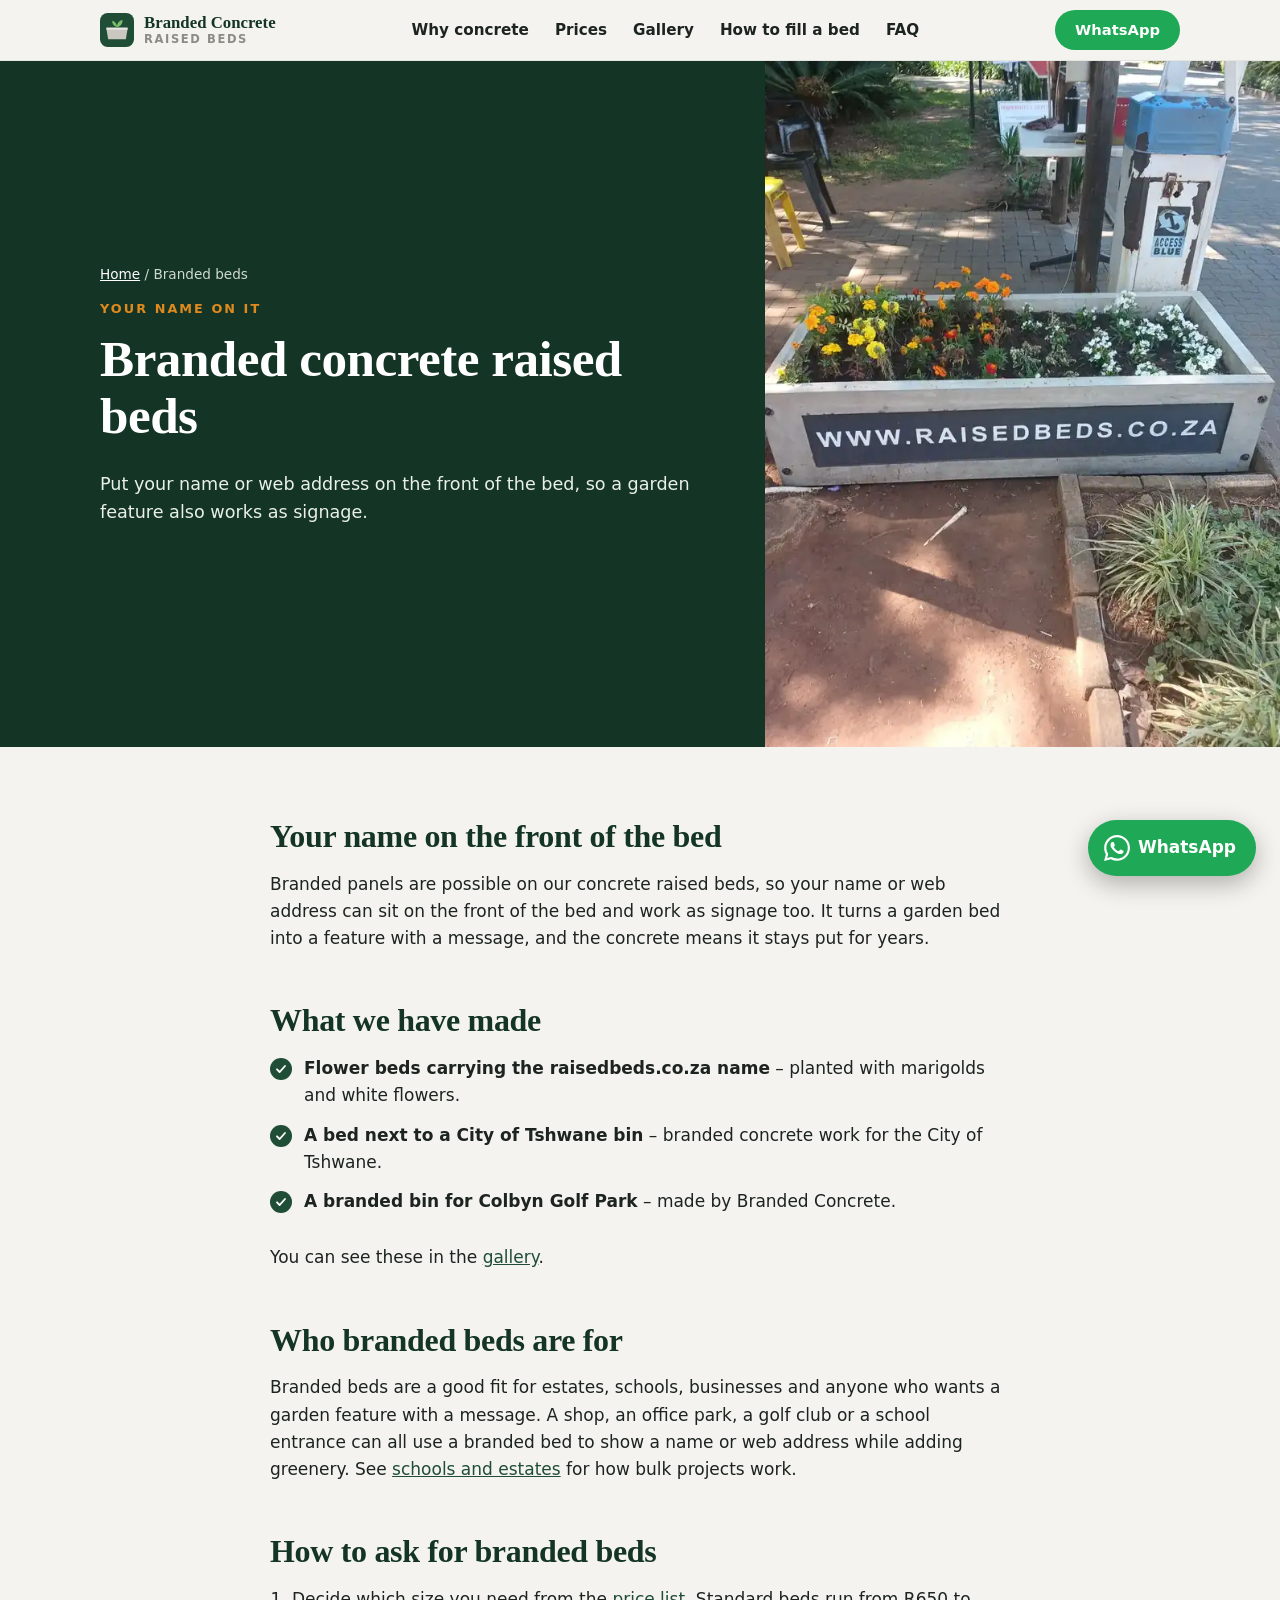
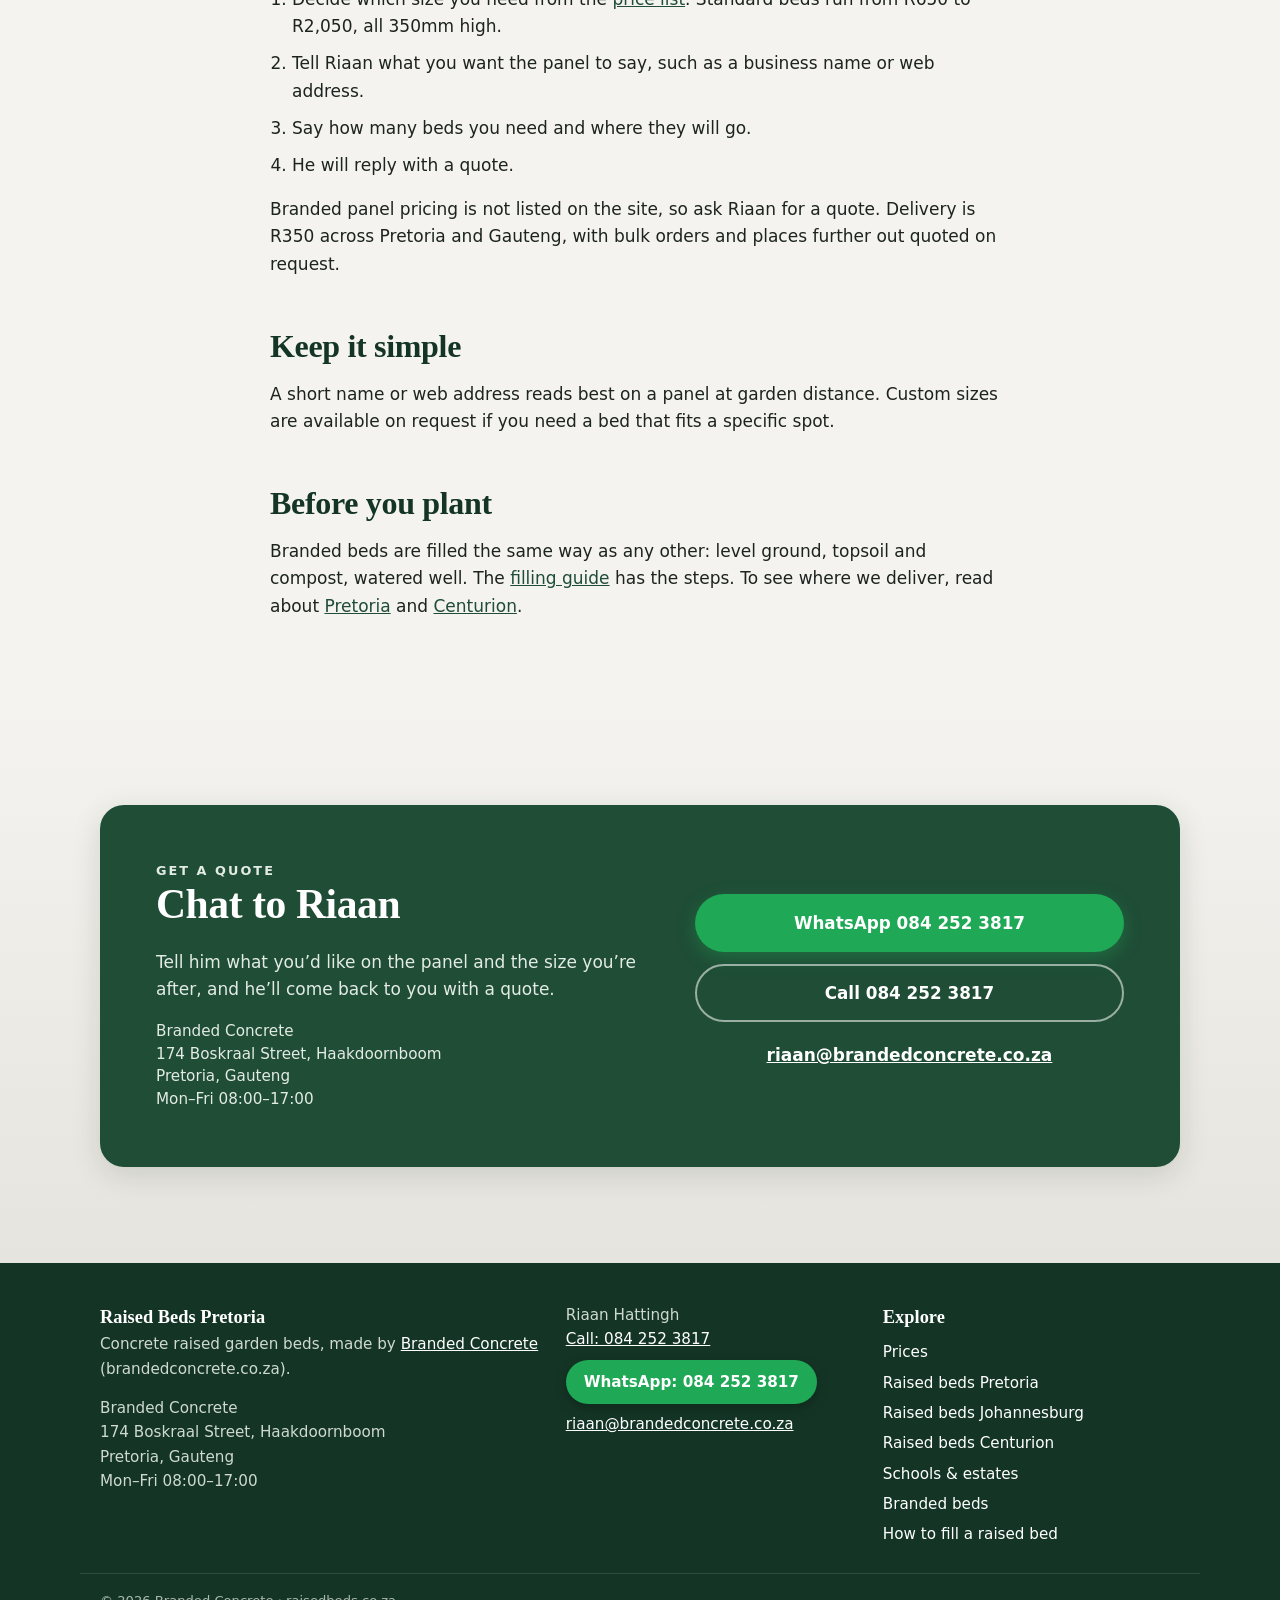
==== branded-beds/index.html @ 122492c2 "SEO: www canonical, title, LocalBusiness address/hours, 7 new pages, sitemap, compressed phone image" ====
<!doctype html>
<html lang="en-ZA">
<head>
<meta charset="utf-8">
<meta name="viewport" content="width=device-width, initial-scale=1">
<title>Branded Concrete Raised Beds: Your Name on the Panel</title>
<meta name="description" content="Branded concrete raised beds with your business name or web address on the panel. Made in Pretoria for estates, schools and businesses. Quote on WhatsApp.">
<meta name="theme-color" content="#1f4d36">
<link rel="canonical" href="https://www.raisedbeds.co.za/branded-beds/">
<link rel="icon" href="/favicon.svg" type="image/svg+xml">
<link rel="icon" href="/favicon-32.png" sizes="32x32" type="image/png">
<link rel="apple-touch-icon" href="/apple-touch-icon.png">

<meta property="og:type" content="website">
<meta property="og:locale" content="en_ZA">
<meta property="og:site_name" content="Branded Concrete – Raised Beds">
<meta property="og:title" content="Branded Concrete Raised Beds: Your Name on the Panel">
<meta property="og:description" content="Branded concrete raised beds with your business name or web address on the panel. Made in Pretoria for estates, schools and businesses. Quote on WhatsApp.">
<meta property="og:url" content="https://www.raisedbeds.co.za/branded-beds/">
<meta property="og:image" content="https://www.raisedbeds.co.za/img/og-image.jpg">
<meta property="og:image:width" content="1200">
<meta property="og:image:height" content="630">
<meta property="og:image:alt" content="A row of concrete raised garden beds along an estate wall in Pretoria">
<meta name="twitter:card" content="summary_large_image">
<meta name="twitter:title" content="Branded Concrete Raised Beds: Your Name on the Panel">
<meta name="twitter:description" content="Branded concrete raised beds with your business name or web address on the panel. Made in Pretoria for estates, schools and businesses. Quote on WhatsApp.">
<meta name="twitter:image" content="https://www.raisedbeds.co.za/img/og-image.jpg">

<link rel="stylesheet" href="/styles.css">
<script type="application/ld+json">
{"@context":"https://schema.org","@type":"BreadcrumbList","itemListElement":[{"@type":"ListItem","position":1,"name":"Home","item":"https://www.raisedbeds.co.za/"},{"@type":"ListItem","position":2,"name":"Branded beds","item":"https://www.raisedbeds.co.za/branded-beds/"}]}
</script>
</head>
<body>
<a class="skip" href="#main">Skip to content</a>

<header class="site-header" id="top">
  <div class="wrap bar">
    <a class="brand" href="/" aria-label="Branded Concrete raised beds – home">
      <svg viewBox="0 0 48 48" width="34" height="34" aria-hidden="true"><rect width="48" height="48" rx="11" fill="#1f4d36"/><path d="M9 22h30l-2.5 15h-25z" fill="#c9c7c0"/><path d="M9 22h30" stroke="#e9e7e1" stroke-width="3"/><path d="M24 20c0-6 3-9 8-10-.5 6-3 9-8 10zM24 20c0-5-2.500-8-7-9 .500 5 3 8 7 9z" fill="#7bbf6a"/></svg>
      <span><b>Branded Concrete</b><small>Raised Beds</small></span>
    </a>
    <nav class="nav" aria-label="Main">
      <a href="/#why">Why concrete</a><a href="/prices/">Prices</a><a href="/#gallery">Gallery</a><a href="/how-to-fill-a-raised-bed/">How to fill a bed</a><a href="/#faq">FAQ</a>
    </nav>
    <a class="btn btn-wa btn-sm" href="https://wa.me/27842523817?text=Hi%20Riaan%2C%20I%27d%20like%20a%20quote%20for%20a%20concrete%20raised%20bed." target="_blank" rel="noopener">WhatsApp</a>
  </div>
</header>

<main id="main">

<section class="page-hero">
  <div class="wrap page-hero-in">
    <div class="page-hero-text">
      <nav class="crumbs" aria-label="Breadcrumb"><a href="/">Home</a> / <span>Branded beds</span></nav>
      <p class="eyebrow">Your name on it</p>
      <h1>Branded concrete raised beds</h1>
      <p class="lead">Put your name or web address on the front of the bed, so a garden feature also works as signage.</p>
    </div>
    <figure class="page-hero-photo"><img src="/img/branded-flower-bed-sm.webp" srcset="/img/branded-flower-bed-sm.webp 640w, /img/branded-flower-bed.webp 1200w" sizes="(min-width: 900px) 40vw, 100vw" width="1200" height="1600" alt="Branded concrete flower bed with marigolds and white flowers, reading WWW.RAISEDBEDS.CO.ZA" fetchpriority="high"></figure>
  </div>
</section>

<section class="section prose-section">
  <div class="wrap prose">
    <h2>Your name on the front of the bed</h2>
    <p>Branded panels are possible on our concrete raised beds, so your name or web address can sit on the front of the bed and work as signage too. It turns a garden bed into a feature with a message, and the concrete means it stays put for years.</p>

    <h2>What we have made</h2>
    <ul class="ticks">
      <li><b>Flower beds carrying the raisedbeds.co.za name</b> – planted with marigolds and white flowers.</li>
      <li><b>A bed next to a City of Tshwane bin</b> – branded concrete work for the City of Tshwane.</li>
      <li><b>A branded bin for Colbyn Golf Park</b> – made by Branded Concrete.</li>
    </ul>
    <p>You can see these in the <a href="/#gallery">gallery</a>.</p>

    <h2>Who branded beds are for</h2>
    <p>Branded beds are a good fit for estates, schools, businesses and anyone who wants a garden feature with a message. A shop, an office park, a golf club or a school entrance can all use a branded bed to show a name or web address while adding greenery. See <a href="/schools-and-estates/">schools and estates</a> for how bulk projects work.</p>

    <h2>How to ask for branded beds</h2>
    <ol class="steps">
      <li>Decide which size you need from the <a href="/prices/">price list</a>. Standard beds run from R650 to R2,050, all 350mm high.</li>
      <li>Tell Riaan what you want the panel to say, such as a business name or web address.</li>
      <li>Say how many beds you need and where they will go.</li>
      <li>He will reply with a quote.</li>
    </ol>
    <p>Branded panel pricing is not listed on the site, so ask Riaan for a quote. Delivery is R350 across Pretoria and Gauteng, with bulk orders and places further out quoted on request.</p>

    <h2>Keep it simple</h2>
    <p>A short name or web address reads best on a panel at garden distance. Custom sizes are available on request if you need a bed that fits a specific spot.</p>

    <h2>Before you plant</h2>
    <p>Branded beds are filled the same way as any other: level ground, topsoil and compost, watered well. The <a href="/how-to-fill-a-raised-bed/">filling guide</a> has the steps. To see where we deliver, read about <a href="/raised-beds-pretoria/">Pretoria</a> and <a href="/raised-beds-centurion/">Centurion</a>.</p>
  </div>
</section>

<section class="section contact" id="contact">
  <div class="wrap">
    <div class="contact-card">
      <div>
        <p class="eyebrow">Get a quote</p>
        <h2>Chat to Riaan</h2>
        <p>Tell him what you’d like on the panel and the size you’re after, and he’ll come back to you with a quote.</p>
        <address class="addr">Branded Concrete<br>174 Boskraal Street, Haakdoornboom<br>Pretoria, Gauteng<br>Mon–Fri 08:00–17:00</address>
      </div>
      <div class="contact-actions">
        <a class="btn btn-wa btn-lg" href="https://wa.me/27842523817?text=Hi%20Riaan%2C%20I%27d%20like%20a%20quote%20for%20a%20concrete%20raised%20bed." target="_blank" rel="noopener">WhatsApp 084 252 3817</a>
        <a class="btn btn-ghost btn-lg" href="tel:+27842523817">Call 084 252 3817</a>
        <a class="mail" href="mailto:riaan@brandedconcrete.co.za">riaan@brandedconcrete.co.za</a>
      </div>
    </div>
  </div>
</section>

</main>

<footer class="site-footer">
  <div class="wrap foot">
    <div>
      <b>Raised Beds Pretoria</b>
      <p>Concrete raised garden beds, made by <a href="https://brandedconcrete.co.za" target="_blank" rel="noopener">Branded Concrete</a> (brandedconcrete.co.za).</p>
      <address>Branded Concrete<br>174 Boskraal Street, Haakdoornboom<br>Pretoria, Gauteng<br>Mon–Fri 08:00–17:00</address>
    </div>
    <div>
      <p>Riaan Hattingh<br><a href="tel:+27842523817">Call: 084 252 3817</a><br><a class="foot-wa" href="https://wa.me/27842523817" target="_blank" rel="noopener">WhatsApp: 084 252 3817</a><br><a href="mailto:riaan@brandedconcrete.co.za">riaan@brandedconcrete.co.za</a></p>
    </div>
    <nav aria-label="Pages">
      <b>Explore</b>
      <ul class="foot-links"><li><a href="/prices/">Prices</a></li><li><a href="/raised-beds-pretoria/">Raised beds Pretoria</a></li><li><a href="/raised-beds-johannesburg/">Raised beds Johannesburg</a></li><li><a href="/raised-beds-centurion/">Raised beds Centurion</a></li><li><a href="/schools-and-estates/">Schools &amp; estates</a></li><li><a href="/branded-beds/">Branded beds</a></li><li><a href="/how-to-fill-a-raised-bed/">How to fill a raised bed</a></li></ul>
    </nav>
  </div>
  <p class="wrap copy">© <span id="yr">2026</span> Branded Concrete · raisedbeds.co.za</p>
</footer>

<a class="fab" href="https://wa.me/27842523817?text=Hi%20Riaan%2C%20I%27d%20like%20a%20quote%20for%20a%20concrete%20raised%20bed." target="_blank" rel="noopener" aria-label="Chat on WhatsApp">
  <svg viewBox="0 0 24 24" width="26" height="26" aria-hidden="true"><path fill="currentColor" d="M17.472 14.382c-.297-.149-1.758-.867-2.03-.967-.273-.099-.471-.148-.67.15-.197.297-.767.966-.94 1.164-.173.199-.347.223-.644.075-.297-.15-1.255-.463-2.39-1.475-.883-.788-1.48-1.761-1.653-2.059-.173-.297-.018-.458.13-.606.134-.133.298-.347.446-.52.149-.174.198-.298.298-.497.099-.198.05-.371-.025-.52-.075-.149-.669-1.612-.916-2.207-.242-.579-.487-.5-.669-.51-.173-.008-.371-.01-.57-.01-.198 0-.52.074-.792.372-.272.297-1.04 1.016-1.04 2.479 0 1.462 1.065 2.875 1.213 3.074.149.198 2.096 3.2 5.077 4.487.709.306 1.262.489 1.694.625.712.227 1.36.195 1.871.118.571-.085 1.758-.719 2.006-1.413.248-.694.248-1.289.173-1.413-.074-.124-.272-.198-.57-.347m-5.421 7.403h-.004a9.87 9.87 0 01-5.031-1.378l-.361-.214-3.741.982.998-3.648-.235-.374a9.86 9.86 0 01-1.51-5.26c.001-5.45 4.436-9.884 9.888-9.884 2.64 0 5.122 1.03 6.988 2.898a9.825 9.825 0 012.893 6.994c-.003 5.45-4.437 9.884-9.885 9.884m8.413-18.297A11.815 11.815 0 0012.05 0C5.495 0 .16 5.335.157 11.892c0 2.096.547 4.142 1.588 5.945L.057 24l6.305-1.654a11.882 11.882 0 005.683 1.448h.005c6.554 0 11.89-5.335 11.893-11.893a11.821 11.821 0 00-3.48-8.413Z"/></svg>
  <span>WhatsApp</span>
</a>

<script src="/script.js" defer></script>
</body>
</html>
---- styles.css ----
:root{
  --green:#1f4d36; --green-d:#143526; --green-l:#2f6b4c; --leaf:#7bbf6a;
  --c1:#f4f3ef; --c2:#e6e4de; --c3:#c9c7c0; --c4:#8c8b86; --ink:#1d2420;
  --accent:#e08a1e; --accent-d:#c4730f; --wa:#1fa855; --wa-d:#168a45;
  --r:16px; --shadow:0 8px 30px rgba(20,53,38,.14);
  --serif: ui-serif, "Iowan Old Style", "Palatino Linotype", Georgia, serif;
  --sans: system-ui, -apple-system, "Segoe UI", Roboto, "Helvetica Neue", Arial, sans-serif;
}
*{box-sizing:border-box}
html{scroll-behavior:smooth;-webkit-text-size-adjust:100%;scroll-padding-top:64px}
body{margin:0;font-family:var(--sans);color:var(--ink);background:var(--c1);line-height:1.6;font-size:17px;padding-bottom:84px}
img{max-width:100%;height:auto;display:block}
a{color:var(--green)}
h1,h2{font-family:var(--serif);line-height:1.12;letter-spacing:-.01em;margin:0 0 .5em}
h1{font-size:clamp(2.2rem,8.5vw,3.9rem);font-weight:700}
h2{font-size:clamp(1.7rem,6vw,2.6rem);font-weight:700;color:var(--green-d)}
p{margin:0 0 1em}
.wrap{width:100%;max-width:1120px;margin:0 auto;padding:0 20px}
.sr{position:absolute;width:1px;height:1px;overflow:hidden;clip:rect(0 0 0 0);white-space:nowrap}
.skip{position:absolute;left:-999px;top:0;background:#fff;padding:10px 14px;z-index:100}
.skip:focus{left:8px;top:8px}

/* header */
.site-header{position:sticky;top:0;z-index:50;background:rgba(244,243,239,.92);backdrop-filter:saturate(1.4) blur(10px);-webkit-backdrop-filter:saturate(1.4) blur(10px);border-bottom:1px solid var(--c2)}
.bar{display:flex;align-items:center;justify-content:space-between;height:60px;gap:12px}
.brand{display:flex;align-items:center;gap:10px;text-decoration:none;color:var(--green-d)}
.brand span{display:flex;flex-direction:column;line-height:1.1}
.brand b{font-family:var(--serif);font-size:1.05rem}
.brand small{font-size:.72rem;letter-spacing:.14em;text-transform:uppercase;color:var(--c4);font-weight:600}
.nav{display:none;gap:26px}
.nav a{text-decoration:none;color:var(--ink);font-weight:600;font-size:.95rem}
.nav a:hover{color:var(--green-l)}

/* buttons */
.btn{display:inline-flex;align-items:center;justify-content:center;gap:10px;min-height:52px;padding:0 24px;border-radius:999px;font-weight:700;font-size:1rem;text-decoration:none;border:2px solid transparent;transition:transform .15s,background .15s,box-shadow .15s;cursor:pointer}
.btn:active{transform:scale(.98)}
.btn-wa{background:var(--wa);color:#fff;box-shadow:0 6px 18px rgba(31,168,85,.35)}
.btn-wa:hover{background:var(--wa-d)}
.btn-ghost{border-color:rgba(255,255,255,.55);color:#fff}
.btn-ghost:hover{background:rgba(255,255,255,.12)}
.btn-sm{min-height:40px;padding:0 18px;font-size:.92rem;box-shadow:none}
.btn-lg{min-height:58px;font-size:1.05rem;width:100%}

/* hero */
.hero{background:var(--green-d);color:#fff;display:flex;flex-direction:column-reverse}
.hero-photo{margin:0;position:relative;height:56vh;min-height:320px;max-height:520px;overflow:hidden}
.hero-photo img{width:100%;height:100%;object-fit:cover;object-position:50% 58%}
.hero-photo::after{content:"";position:absolute;inset:0;background:linear-gradient(to top,var(--green-d) 0,rgba(20,53,38,0) 35%)}
.hero-text{padding-top:6px;padding-bottom:36px;margin-top:-36px;position:relative;z-index:2}
.eyebrow{font-size:.8rem;font-weight:800;letter-spacing:.16em;text-transform:uppercase;color:var(--accent);margin:0 0 .8em}
.eyebrow.dark{color:var(--accent-d)}
.lead{font-size:1.1rem;color:#e9efe9;max-width:34em}
.cta-row{display:flex;flex-direction:column;gap:12px;margin:1.4em 0 1.2em}
.hero-points{list-style:none;padding:0;margin:0;display:flex;flex-wrap:wrap;gap:8px}
.hero-points li{background:rgba(255,255,255,.1);border:1px solid rgba(255,255,255,.2);padding:6px 14px;border-radius:999px;font-size:.88rem;font-weight:600}

/* strip */
.strip{background:var(--c2);border-bottom:1px solid var(--c3)}
.strip-list{list-style:none;margin:0 auto;padding:18px 20px;display:grid;grid-template-columns:1fr 1fr;gap:14px 18px}
.strip-list li{display:flex;flex-direction:column;font-size:.88rem;line-height:1.3;color:var(--c4);border-left:3px solid var(--accent);padding-left:10px}
.strip-list b{color:var(--green-d);font-size:.98rem}

/* sections */
.section{padding:64px 0}
.section.tint{background:var(--c2)}
.section.dark{background:var(--green);color:#fff}
.section.dark h2{color:#fff}
.section-lead{font-size:1.08rem;color:#4a524d;max-width:38em}
.split{display:grid;gap:30px}
.ticks{list-style:none;padding:0;margin:1.2em 0 0}
.ticks li{position:relative;padding:0 0 12px 34px}
.ticks li::before{content:"";position:absolute;left:0;top:3px;width:22px;height:22px;border-radius:50%;background:var(--green) url("data:image/svg+xml,%3Csvg xmlns='http://www.w3.org/2000/svg' viewBox='0 0 24 24'%3E%3Cpath d='M6 12.500l4 4 8-9' fill='none' stroke='%23fff' stroke-width='2.800' stroke-linecap='round' stroke-linejoin='round'/%3E%3C/svg%3E") center/16px no-repeat}
.photo-pair{display:grid;grid-template-columns:1fr 1fr;gap:12px;align-items:start}
.photo-pair img{border-radius:var(--r);box-shadow:var(--shadow);aspect-ratio:3/4;object-fit:cover;width:100%}
.photo-pair img:nth-child(2){margin-top:28px}

/* prices */
.table-wrap{margin-top:26px;background:#fff;border-radius:var(--r);box-shadow:var(--shadow);overflow:hidden}
.prices{width:100%;border-collapse:collapse}
.prices th,.prices td{padding:16px 14px;text-align:left;border-bottom:1px solid var(--c2)}
.prices thead th{background:var(--green);color:#fff;font-size:.78rem;letter-spacing:.1em;text-transform:uppercase;padding:13px 14px}
.prices tbody th{font-weight:700;color:var(--green-d);white-space:nowrap}
.prices td{color:var(--c4);font-size:.92rem}
.prices td.price{font-family:var(--serif);font-weight:700;font-size:1.3rem;color:var(--green-d)}
.prices tbody tr:last-child th,.prices tbody tr:last-child td{border-bottom:0}
.prices tbody tr:nth-child(even){background:#faf9f6}
.ask{display:inline-block;background:var(--wa);color:#fff;text-decoration:none;font-weight:700;font-size:.85rem;padding:8px 16px;border-radius:999px}
.ask:hover{background:var(--wa-d)}
.prices td:nth-child(2){display:none}
.prices thead th:nth-child(2){display:none}
.notes{display:grid;gap:12px;margin-top:22px}
.note{background:#fff;border-left:5px solid var(--accent);border-radius:12px;padding:14px 18px;display:flex;flex-direction:column}
.note b{color:var(--green-d)}
.note span{color:#4a524d;font-size:.95rem}

/* who */
.chips{list-style:none;padding:0;margin:26px 0 0;display:grid;gap:12px}
.chips li{background:#fff;border:1px solid var(--c2);border-radius:var(--r);padding:18px 20px;display:flex;flex-direction:column;gap:2px}
.chips b{font-family:var(--serif);font-size:1.2rem;color:var(--green-d)}
.chips span{color:#4a524d;font-size:.95rem}
.dark p{color:#e3ebe5}

/* gallery */
.gallery{margin-top:26px;display:grid;grid-template-columns:1fr 1fr;gap:10px}
.g{display:block;width:100%;padding:0;border:0;background:var(--c2);border-radius:14px;overflow:hidden;cursor:zoom-in;position:relative;aspect-ratio:4/5}
.g img{width:100%;height:100%;object-fit:cover;transition:transform .4s}
.g:hover img{transform:scale(1.04)}
.g:focus-visible,.btn:focus-visible,a:focus-visible,summary:focus-visible{outline:3px solid var(--accent);outline-offset:3px}
dialog#lb{border:0;padding:0;background:transparent;max-width:100vw;max-height:100vh;width:100%;height:100%}
dialog#lb::backdrop{background:rgba(10,20,15,.92)}
#lb[open]{display:flex;align-items:center;justify-content:center}
#lbImg{max-width:96vw;max-height:92vh;object-fit:contain;border-radius:10px;width:auto;height:auto}
.lb-close{position:fixed;top:14px;right:14px;width:46px;height:46px;border-radius:50%;border:0;background:#fff;font-size:30px;line-height:1;cursor:pointer;z-index:3}

/* areas */
.areas{list-style:none;padding:0;margin:22px 0 14px;display:flex;flex-wrap:wrap;gap:10px}
.areas li{background:#fff;border:1px solid var(--c3);padding:9px 16px;border-radius:999px;font-weight:600;color:var(--green-d)}
.small{font-size:.92rem;color:#4a524d}

/* faq */
.narrow{max-width:760px}
details{background:#fff;border:1px solid var(--c2);border-radius:14px;margin:0 0 10px;padding:0 20px}
summary{cursor:pointer;font-weight:700;padding:18px 28px 18px 0;list-style:none;position:relative;color:var(--green-d)}
summary::-webkit-details-marker{display:none}
summary::after{content:"+";position:absolute;right:0;top:50%;transform:translateY(-50%);font-size:1.6rem;color:var(--accent-d);font-weight:400}
details[open] summary::after{content:"–"}
details p{color:#3d4640;margin:0 0 18px}

/* contact */
.contact{background:linear-gradient(180deg,var(--c1),var(--c2))}
.contact-card{background:var(--green);color:#fff;border-radius:24px;padding:34px 24px;display:grid;gap:24px;box-shadow:var(--shadow)}
.contact-card h2{color:#fff}
.contact-card p{color:#e3ebe5;margin:0}
.contact-actions{display:flex;flex-direction:column;gap:12px}
.mail{color:#fff;text-align:center;font-weight:600;padding:8px;word-break:break-all}

/* footer */
.site-footer{background:var(--green-d);color:#cfd9d2;padding:40px 0 18px;font-size:.95rem}
.site-footer a{color:#fff}
.foot{display:grid;gap:20px}
.site-footer address{font-style:normal;margin:0 0 .5em}
.foot-links{list-style:none;margin:8px 0 0;padding:0;display:grid;gap:6px}
.foot-links a{text-decoration:none}
.foot-links a:hover{text-decoration:underline}
.foot-wa{display:inline-block;margin:8px 0;background:var(--wa);color:#fff!important;text-decoration:none;font-weight:700;padding:10px 18px;border-radius:999px;box-shadow:0 4px 12px rgba(0,0,0,.25)}
.foot-wa:hover{background:var(--wa-d)}
.foot b{color:#fff;font-family:var(--serif);font-size:1.15rem}
.copy{margin-top:26px;padding-top:16px;border-top:1px solid rgba(255,255,255,.15);font-size:.82rem;opacity:.8}

/* sticky whatsapp */
.fab{transition:opacity .25s,transform .25s;position:fixed;right:16px;bottom:calc(16px + env(safe-area-inset-bottom));z-index:60;background:var(--wa);color:#fff;text-decoration:none;font-weight:800;display:flex;align-items:center;gap:8px;padding:0 20px 0 16px;height:56px;border-radius:999px;box-shadow:0 8px 24px rgba(0,0,0,.28)}
.fab::before{content:"";position:absolute;inset:0;border-radius:inherit;box-shadow:0 0 0 0 rgba(31,168,85,.6);animation:pulse 2.6s infinite}
@keyframes pulse{70%{box-shadow:0 0 0 14px rgba(31,168,85,0)}100%{box-shadow:0 0 0 0 rgba(31,168,85,0)}}

@media (min-width:600px){
  .strip-list{grid-template-columns:repeat(4,1fr)}
  .cta-row{flex-direction:row}
  .chips{grid-template-columns:1fr 1fr}
  .notes{grid-template-columns:repeat(3,1fr)}
  .gallery{grid-template-columns:repeat(3,1fr);gap:14px}
  .prices td:nth-child(2),.prices thead th:nth-child(2){display:table-cell}
  .prices th,.prices td{padding:18px 24px}
}
@media (min-width:900px){
  body{padding-bottom:0}
  .nav{display:flex}
  .section{padding:96px 0}
  .hero{flex-direction:row;align-items:stretch;min-height:640px}
  .hero-text{width:50%;max-width:none;margin:0;padding:80px 48px 80px max(20px,calc((100vw - 1120px)/2 + 20px));display:flex;flex-direction:column;justify-content:center}
  .hero-photo{width:50%;height:auto;max-height:none;min-height:640px}
  .hero-photo::after{background:linear-gradient(to right,var(--green-d) 0,rgba(20,53,38,0) 22%)}
  .hero-photo img{object-position:50% 60%}
  .split{grid-template-columns:1fr 1fr;gap:64px;align-items:center}
  .split.rev .photo-pair{order:-1}
  .chips{grid-template-columns:repeat(3,1fr)}
  .gallery{grid-template-columns:repeat(4,1fr)}
  .contact-card{grid-template-columns:1.2fr 1fr;align-items:center;padding:56px}
  .foot{grid-template-columns:1.5fr 1fr 1fr}
  .fab{right:24px;bottom:24px}
}
@media (prefers-reduced-motion:reduce){*{animation:none!important;transition:none!important;scroll-behavior:auto!important}}

/* sub pages */
.addr{font-style:normal;margin:1.1em 0 0;color:#e3ebe5;font-size:.95rem;line-height:1.5}
.more{margin-top:18px}
.page-hero{background:var(--green-d);color:#fff;overflow:hidden}
.page-hero-in{display:flex;flex-direction:column-reverse}
.page-hero-photo{margin:0 -20px;height:260px;overflow:hidden}
.page-hero-photo img{width:100%;height:100%;object-fit:cover;object-position:50% 55%}
.page-hero-text{padding:28px 0 40px}
.page-hero h1{font-size:clamp(2rem,7vw,3.2rem)}
.crumbs{font-size:.85rem;margin:0 0 14px;color:#cfd9d2}
.crumbs a{color:#fff}
.prose-section{padding:48px 0}
.prose{max-width:780px}
.prose h2{margin-top:1.6em;font-size:clamp(1.5rem,5vw,2rem)}
.prose h2:first-child{margin-top:0}
.prose .areas{margin:14px 0}
.prose .table-wrap{margin:20px 0}
.prose .ticks{margin:.8em 0 1em}
.plain{padding-left:22px;margin:0 0 1em}
.plain li{margin-bottom:4px}
.steps{padding-left:22px;margin:0 0 1em}
.steps li{margin-bottom:10px}
.prices.prices-2 td:nth-child(2),.prices.prices-2 thead th:nth-child(2),.prices.prices-4 td:nth-child(2),.prices.prices-4 thead th:nth-child(2){display:table-cell}
.prices-4 th,.prices-4 td{padding:14px 8px}
.prices-4 td{font-size:.85rem}
.prices-4 thead th{letter-spacing:.04em}
@media (min-width:900px){
  .page-hero-in{flex-direction:row;align-items:stretch;gap:48px}
  .page-hero-text{flex:1.2;padding:64px 0;align-self:center}
  .page-hero-photo{flex:1;height:auto;min-height:420px;margin:0 calc(-1 * max(20px,(100vw - 1120px)/2 + 20px)) 0 0;border-radius:0}
  .prose-section{padding:72px 0}
}
.fab.hide{opacity:0;transform:translateY(20px);pointer-events:none}
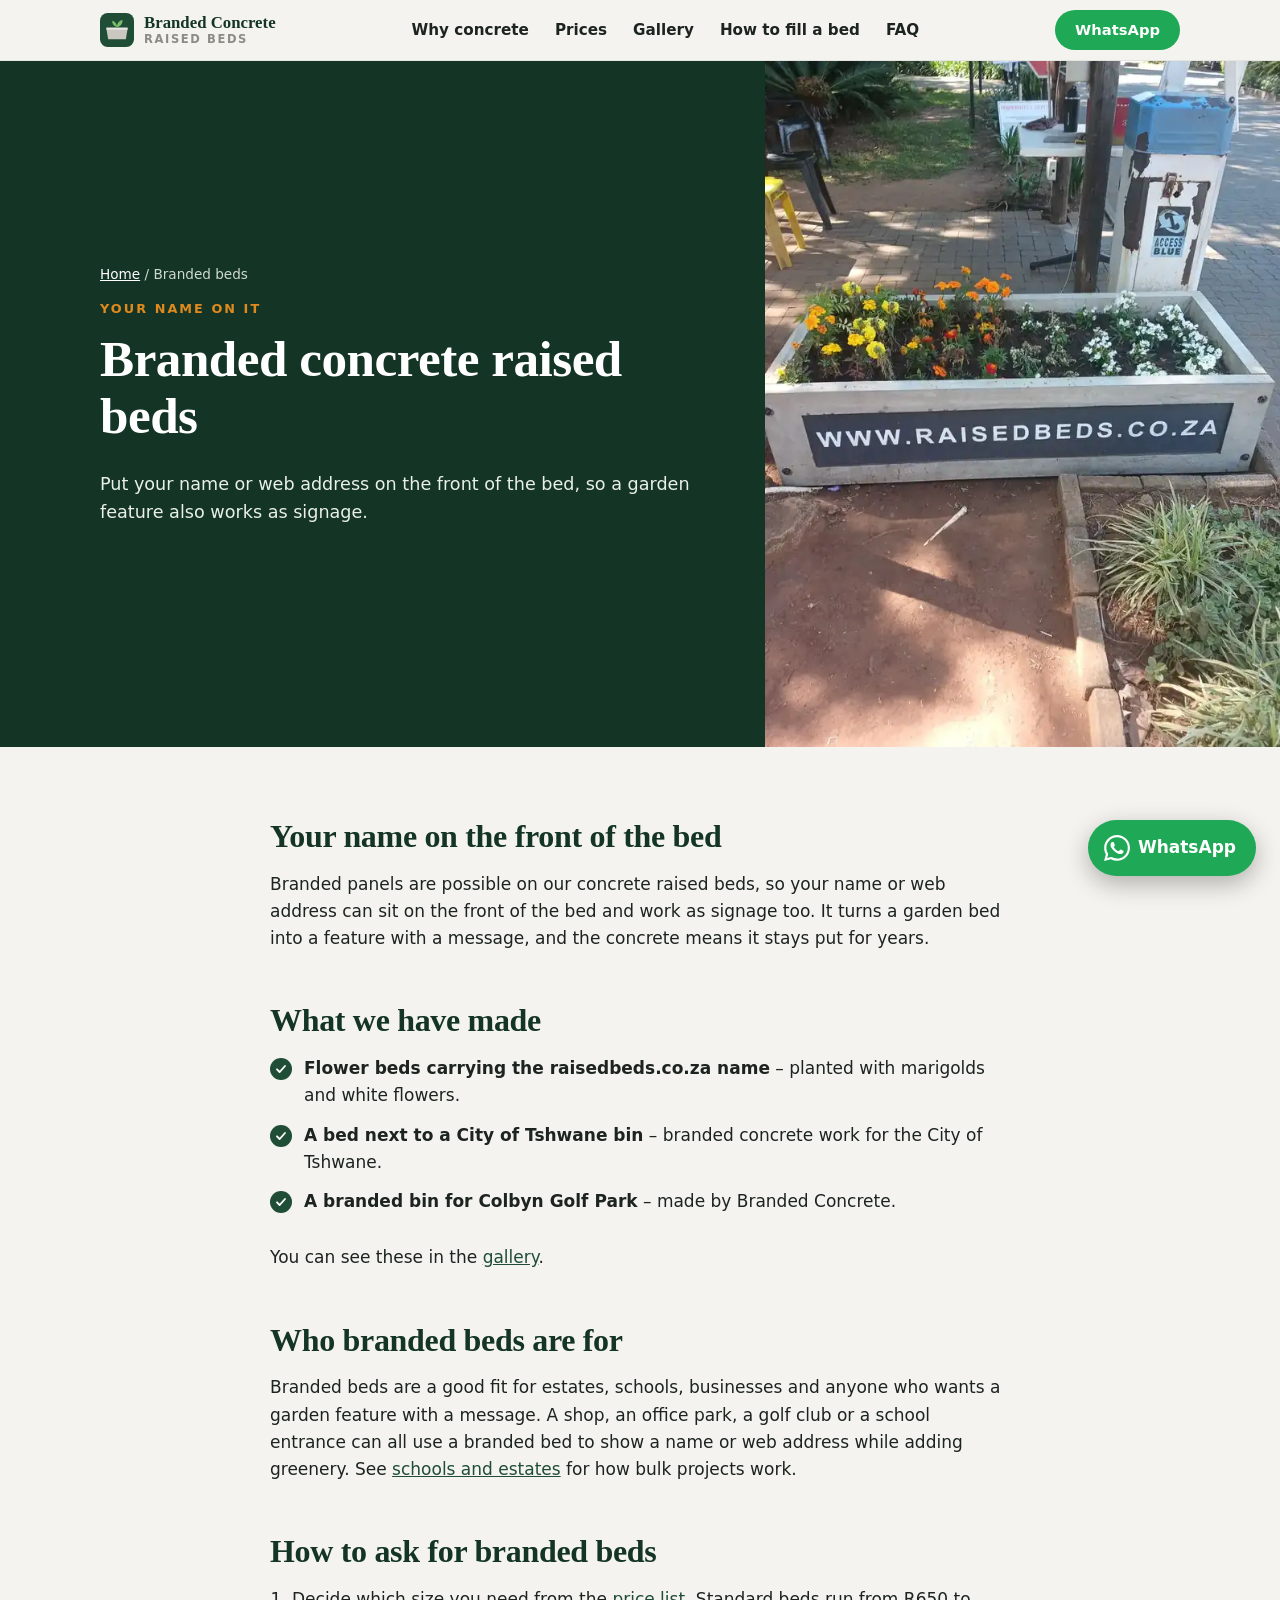
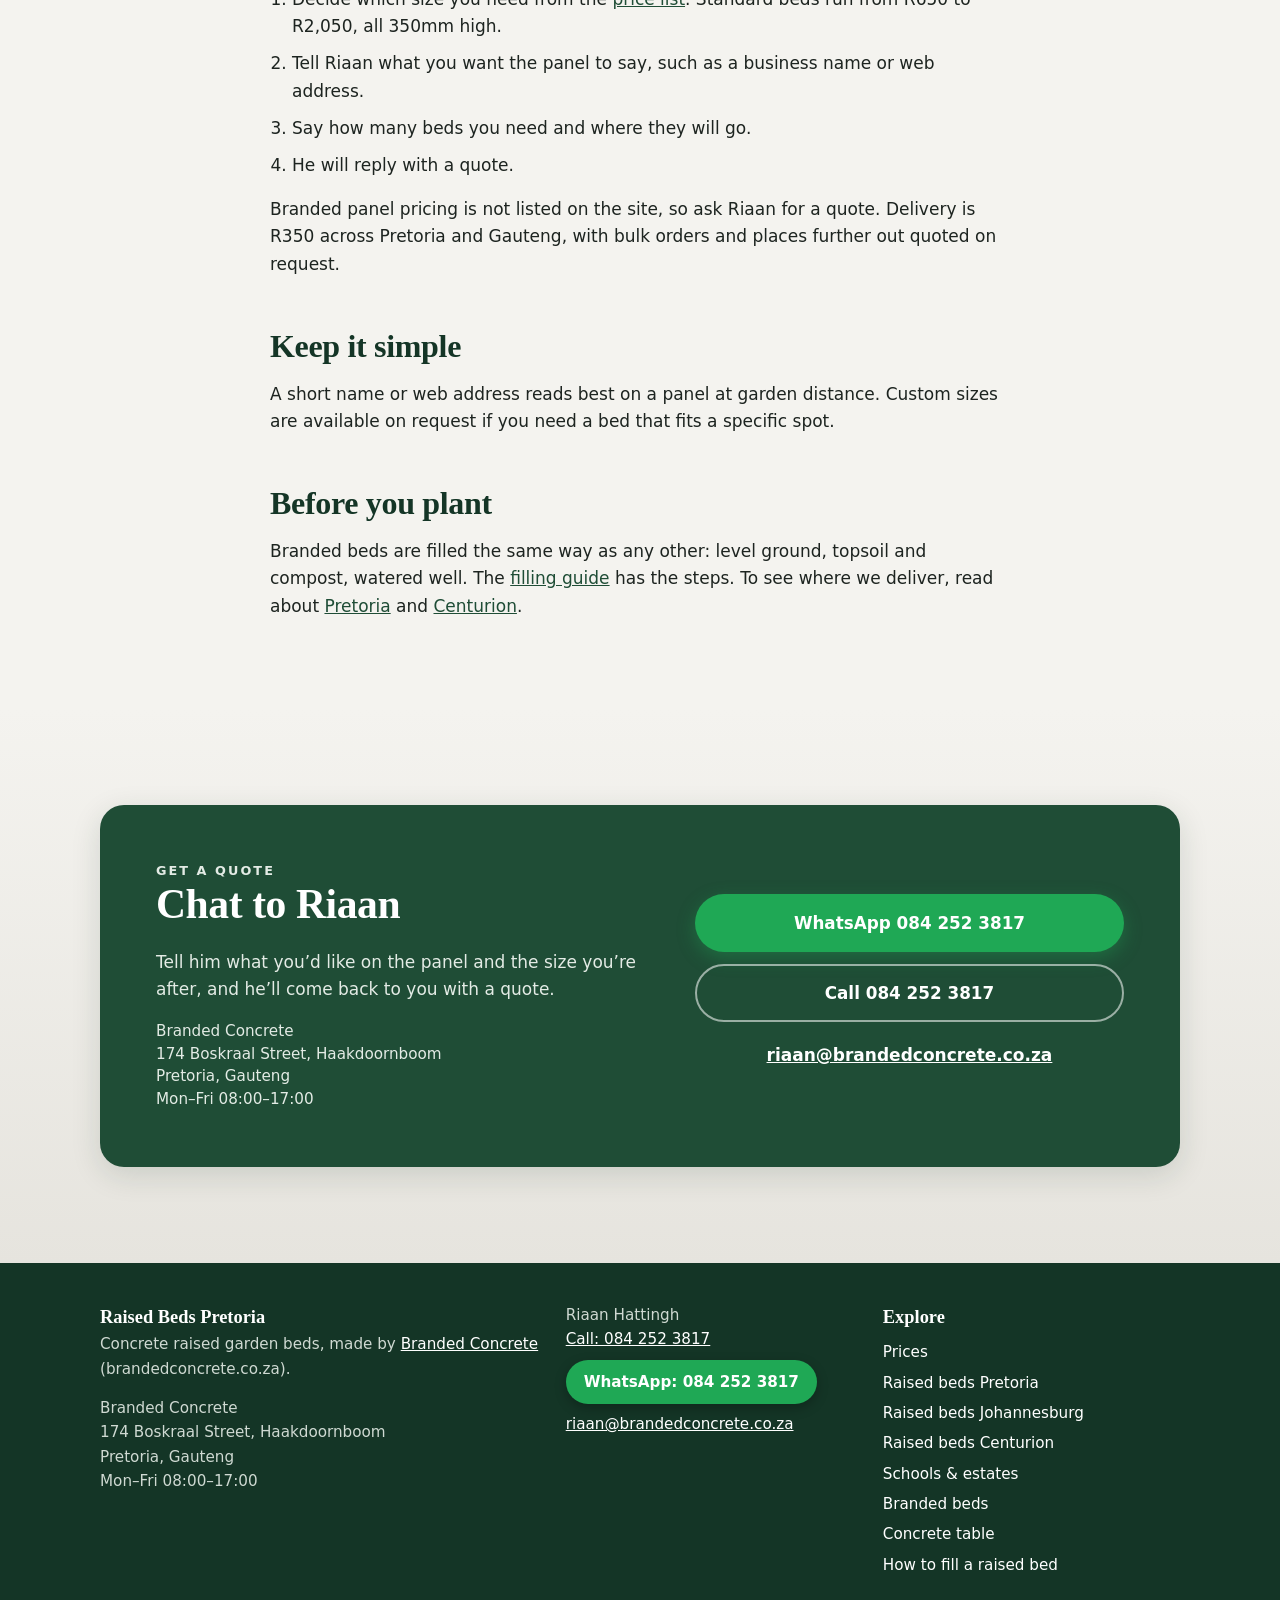
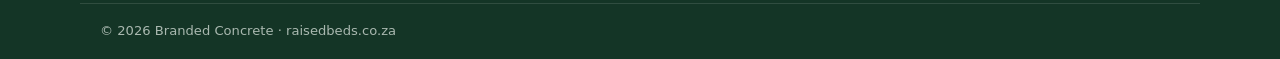
==== commit 2eb01f92: "Draft: add round concrete table listing at R1,500 The price is for the table only; chairs and delive" ====
--- a/branded-beds/index.html
+++ b/branded-beds/index.html
@@ -126,7 +126,7 @@
     </div>
     <nav aria-label="Pages">
       <b>Explore</b>
-      <ul class="foot-links"><li><a href="/prices/">Prices</a></li><li><a href="/raised-beds-pretoria/">Raised beds Pretoria</a></li><li><a href="/raised-beds-johannesburg/">Raised beds Johannesburg</a></li><li><a href="/raised-beds-centurion/">Raised beds Centurion</a></li><li><a href="/schools-and-estates/">Schools &amp; estates</a></li><li><a href="/branded-beds/">Branded beds</a></li><li><a href="/how-to-fill-a-raised-bed/">How to fill a raised bed</a></li></ul>
+      <ul class="foot-links"><li><a href="/prices/">Prices</a></li><li><a href="/raised-beds-pretoria/">Raised beds Pretoria</a></li><li><a href="/raised-beds-johannesburg/">Raised beds Johannesburg</a></li><li><a href="/raised-beds-centurion/">Raised beds Centurion</a></li><li><a href="/schools-and-estates/">Schools &amp; estates</a></li><li><a href="/branded-beds/">Branded beds</a></li><li><a href="/concrete-table/">Concrete table</a></li><li><a href="/how-to-fill-a-raised-bed/">How to fill a raised bed</a></li></ul>
     </nav>
   </div>
   <p class="wrap copy">© <span id="yr">2026</span> Branded Concrete · raisedbeds.co.za</p>
--- a/styles.css
+++ b/styles.css
@@ -84,6 +84,21 @@
 .prices td.price{font-family:var(--serif);font-weight:700;font-size:1.3rem;color:var(--green-d)}
 .prices tbody tr:last-child th,.prices tbody tr:last-child td{border-bottom:0}
 .prices tbody tr:nth-child(even){background:#faf9f6}
+.prices tbody tr.bundle,
+.prices tbody tr.bundle th,
+.prices tbody tr.bundle td{background:#fff4e4}
+.price-sub{display:block;font-family:var(--sans);font-weight:700;font-size:.72rem;letter-spacing:.01em;color:var(--accent-d);line-height:1.25;margin-top:3px;white-space:normal}
+
+/* Black Friday bundle */
+.offer-top{background:var(--c2);border-bottom:1px solid var(--c3);padding:14px 0}
+.offer-card{background:#fff;border-radius:var(--r);border-left:6px solid var(--accent);box-shadow:var(--shadow);padding:16px 16px 18px;display:grid;gap:8px}
+.offer-kicker{margin:0;font-size:.78rem;font-weight:800;letter-spacing:.14em;text-transform:uppercase;color:var(--accent-d)}
+.offer-title{margin:0;font-family:var(--serif);font-size:clamp(1.45rem,4.4vw,2rem);line-height:1.15;color:var(--green-d);font-weight:700}
+.offer-title span{color:var(--accent-d)}
+.offer-detail{margin:0;color:#3d4640;font-size:1rem;max-width:40em}
+.offer-card .btn{width:100%;margin-top:4px}
+.offer-note{margin:18px 0 0;background:#fff;border-left:5px solid var(--accent);border-radius:12px;padding:14px 18px}
+.offer-note p{margin:0;color:#3d4640}
 .ask{display:inline-block;background:var(--wa);color:#fff;text-decoration:none;font-weight:700;font-size:.85rem;padding:8px 16px;border-radius:999px}
 .ask:hover{background:var(--wa-d)}
 .prices td:nth-child(2){display:none}
@@ -111,6 +126,19 @@
 #lb[open]{display:flex;align-items:center;justify-content:center}
 #lbImg{max-width:96vw;max-height:92vh;object-fit:contain;border-radius:10px;width:auto;height:auto}
 .lb-close{position:fixed;top:14px;right:14px;width:46px;height:46px;border-radius:50%;border:0;background:#fff;font-size:30px;line-height:1;cursor:pointer;z-index:3}
+
+/* before / after */
+.ba{display:grid;gap:16px;margin-top:26px}
+.ba-after{display:grid;gap:12px;max-width:560px}
+.ba-card{margin:0;position:relative}
+.ba-card:not(:has(img)){display:none}
+.ba-card .g{aspect-ratio:auto;height:auto}
+.ba-card .g img{height:auto;object-fit:contain}
+.ba-label{position:absolute;z-index:2;top:12px;left:12px;margin:0;background:var(--green-d);color:#fff;font-style:normal;font-weight:800;font-size:.75rem;letter-spacing:.14em;text-transform:uppercase;padding:6px 12px;border-radius:999px;box-shadow:0 4px 14px rgba(20,53,38,.25)}
+@media (min-width:700px){
+  .ba:has(> .ba-card img){grid-template-columns:1fr 1fr;gap:22px;align-items:start}
+  .ba:has(> .ba-card img) .ba-after{max-width:none}
+}
 
 /* areas */
 .areas{list-style:none;padding:0;margin:22px 0 14px;display:flex;flex-wrap:wrap;gap:10px}
@@ -152,6 +180,11 @@
 .fab::before{content:"";position:absolute;inset:0;border-radius:inherit;box-shadow:0 0 0 0 rgba(31,168,85,.6);animation:pulse 2.6s infinite}
 @keyframes pulse{70%{box-shadow:0 0 0 14px rgba(31,168,85,0)}100%{box-shadow:0 0 0 0 rgba(31,168,85,0)}}
 
+@media (min-width:700px){
+  .offer-card{grid-template-columns:1fr auto;column-gap:28px;align-items:center;padding:18px 22px}
+  .offer-kicker,.offer-title,.offer-detail{grid-column:1}
+  .offer-card .btn{grid-column:2;grid-row:1 / span 3;width:auto;margin-top:0;white-space:nowrap}
+}
 @media (min-width:600px){
   .strip-list{grid-template-columns:repeat(4,1fr)}
   .cta-row{flex-direction:row}
@@ -213,3 +246,8 @@
   .prose-section{padding:72px 0}
 }
 .fab.hide{opacity:0;transform:translateY(20px);pointer-events:none}
+/* round concrete table listing */
+.table-photos img{object-position:50% 36%}
+.table-gallery{display:grid;grid-template-columns:1fr 1fr;gap:12px;margin:22px 0 8px}
+.table-gallery img{border-radius:var(--r);box-shadow:var(--shadow);width:100%;aspect-ratio:3/4;object-fit:cover;object-position:50% 36%}
+.page-hero-photo.table-hero img{object-position:50% 36%}
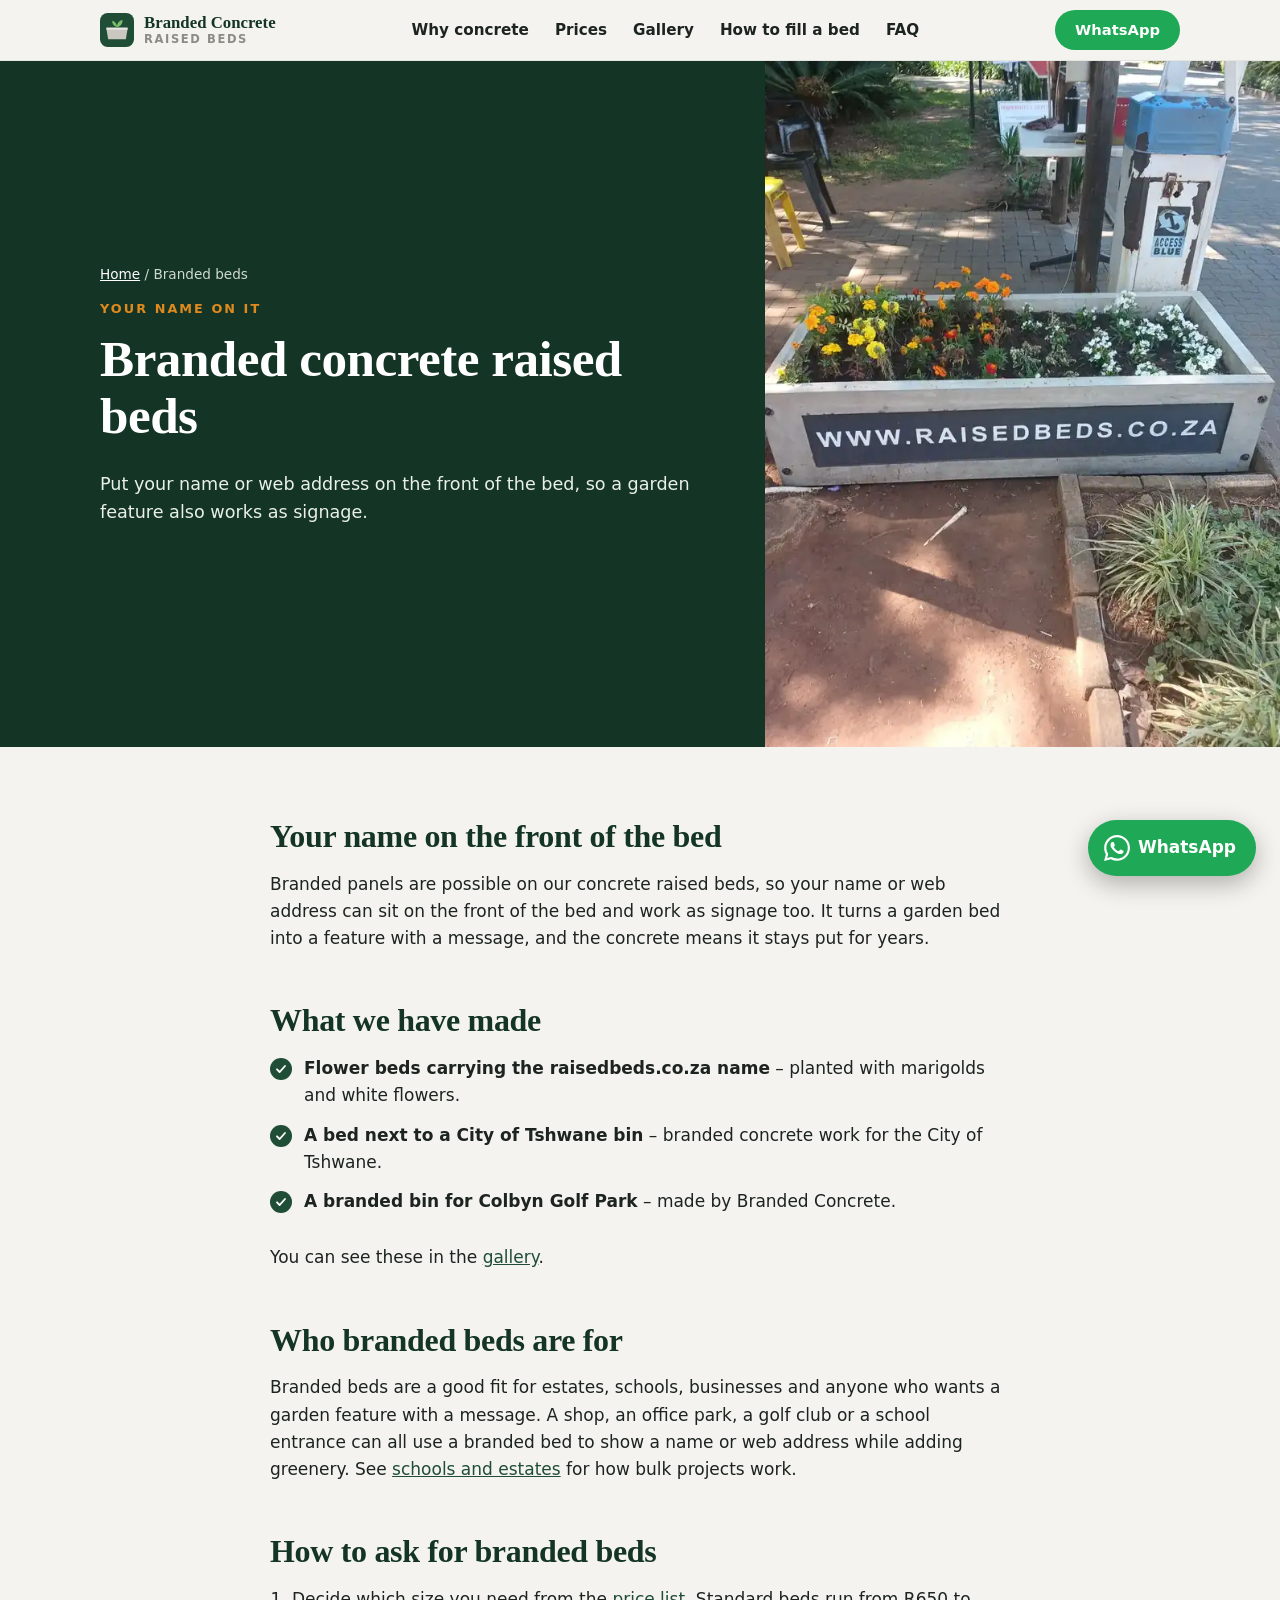
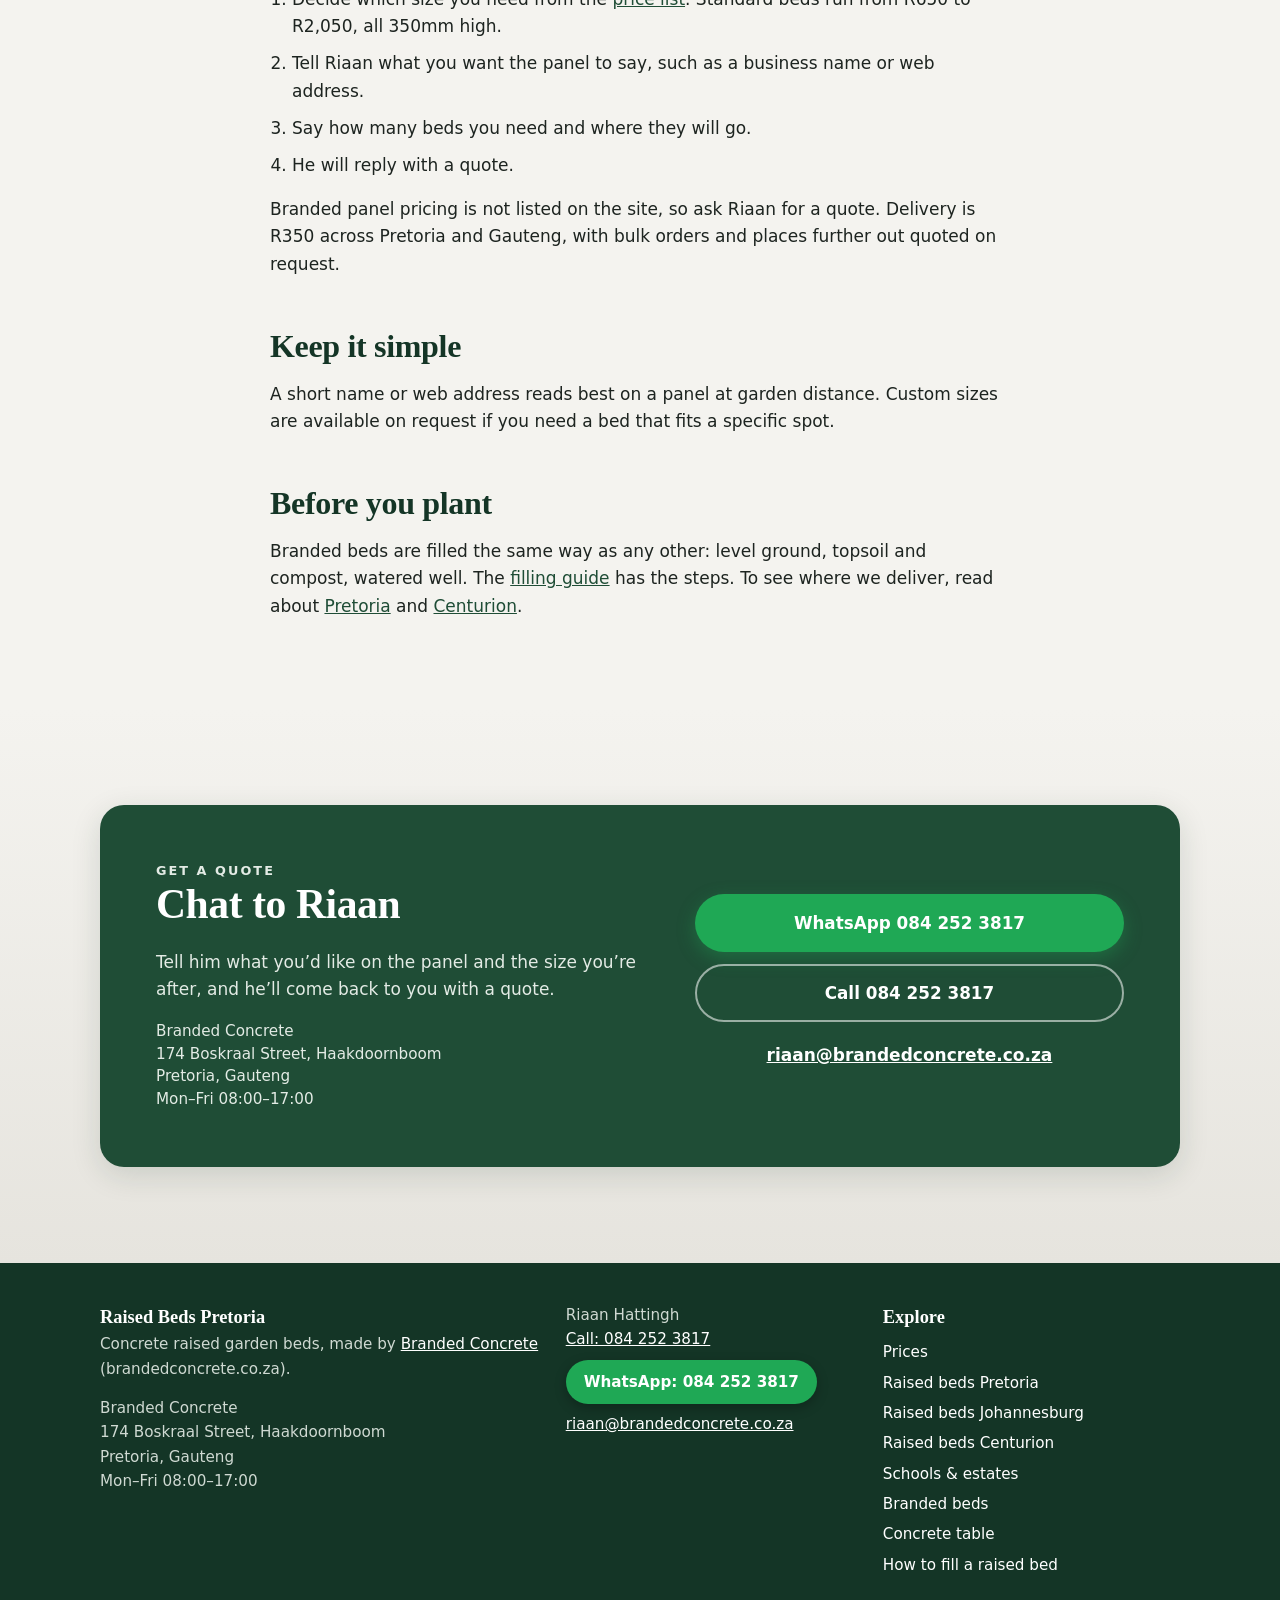
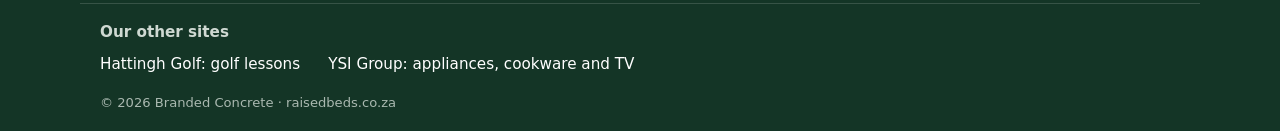
==== commit 237113ff: "Add footer links to Hattingh Golf and the YSI Group shop A small "Our other sites" block at the bott" ====
--- a/branded-beds/index.html
+++ b/branded-beds/index.html
@@ -129,6 +129,13 @@
       <ul class="foot-links"><li><a href="/prices/">Prices</a></li><li><a href="/raised-beds-pretoria/">Raised beds Pretoria</a></li><li><a href="/raised-beds-johannesburg/">Raised beds Johannesburg</a></li><li><a href="/raised-beds-centurion/">Raised beds Centurion</a></li><li><a href="/schools-and-estates/">Schools &amp; estates</a></li><li><a href="/branded-beds/">Branded beds</a></li><li><a href="/concrete-table/">Concrete table</a></li><li><a href="/how-to-fill-a-raised-bed/">How to fill a raised bed</a></li></ul>
     </nav>
   </div>
+  <nav class="wrap other-sites" aria-label="Our other sites">
+    <b>Our other sites</b>
+    <ul class="foot-links other-sites-list">
+      <li><a href="https://www.hattinghgolf.com">Hattingh Golf: golf lessons</a></li>
+      <li><a href="https://www.ysigroup.co.za">YSI Group: appliances, cookware and TV</a></li>
+    </ul>
+  </nav>
   <p class="wrap copy">© <span id="yr">2026</span> Branded Concrete · raisedbeds.co.za</p>
 </footer>
 
--- a/styles.css
+++ b/styles.css
@@ -174,6 +174,10 @@
 .foot-wa:hover{background:var(--wa-d)}
 .foot b{color:#fff;font-family:var(--serif);font-size:1.15rem}
 .copy{margin-top:26px;padding-top:16px;border-top:1px solid rgba(255,255,255,.15);font-size:.82rem;opacity:.8}
+.other-sites{margin-top:26px;padding-top:16px;border-top:1px solid rgba(255,255,255,.15)}
+.other-sites b{display:block}
+.other-sites-list{display:flex;flex-wrap:wrap;gap:8px 28px}
+.other-sites + .copy{margin-top:16px;padding-top:0;border-top:none}
 
 /* sticky whatsapp */
 .fab{transition:opacity .25s,transform .25s;position:fixed;right:16px;bottom:calc(16px + env(safe-area-inset-bottom));z-index:60;background:var(--wa);color:#fff;text-decoration:none;font-weight:800;display:flex;align-items:center;gap:8px;padding:0 20px 0 16px;height:56px;border-radius:999px;box-shadow:0 8px 24px rgba(0,0,0,.28)}
